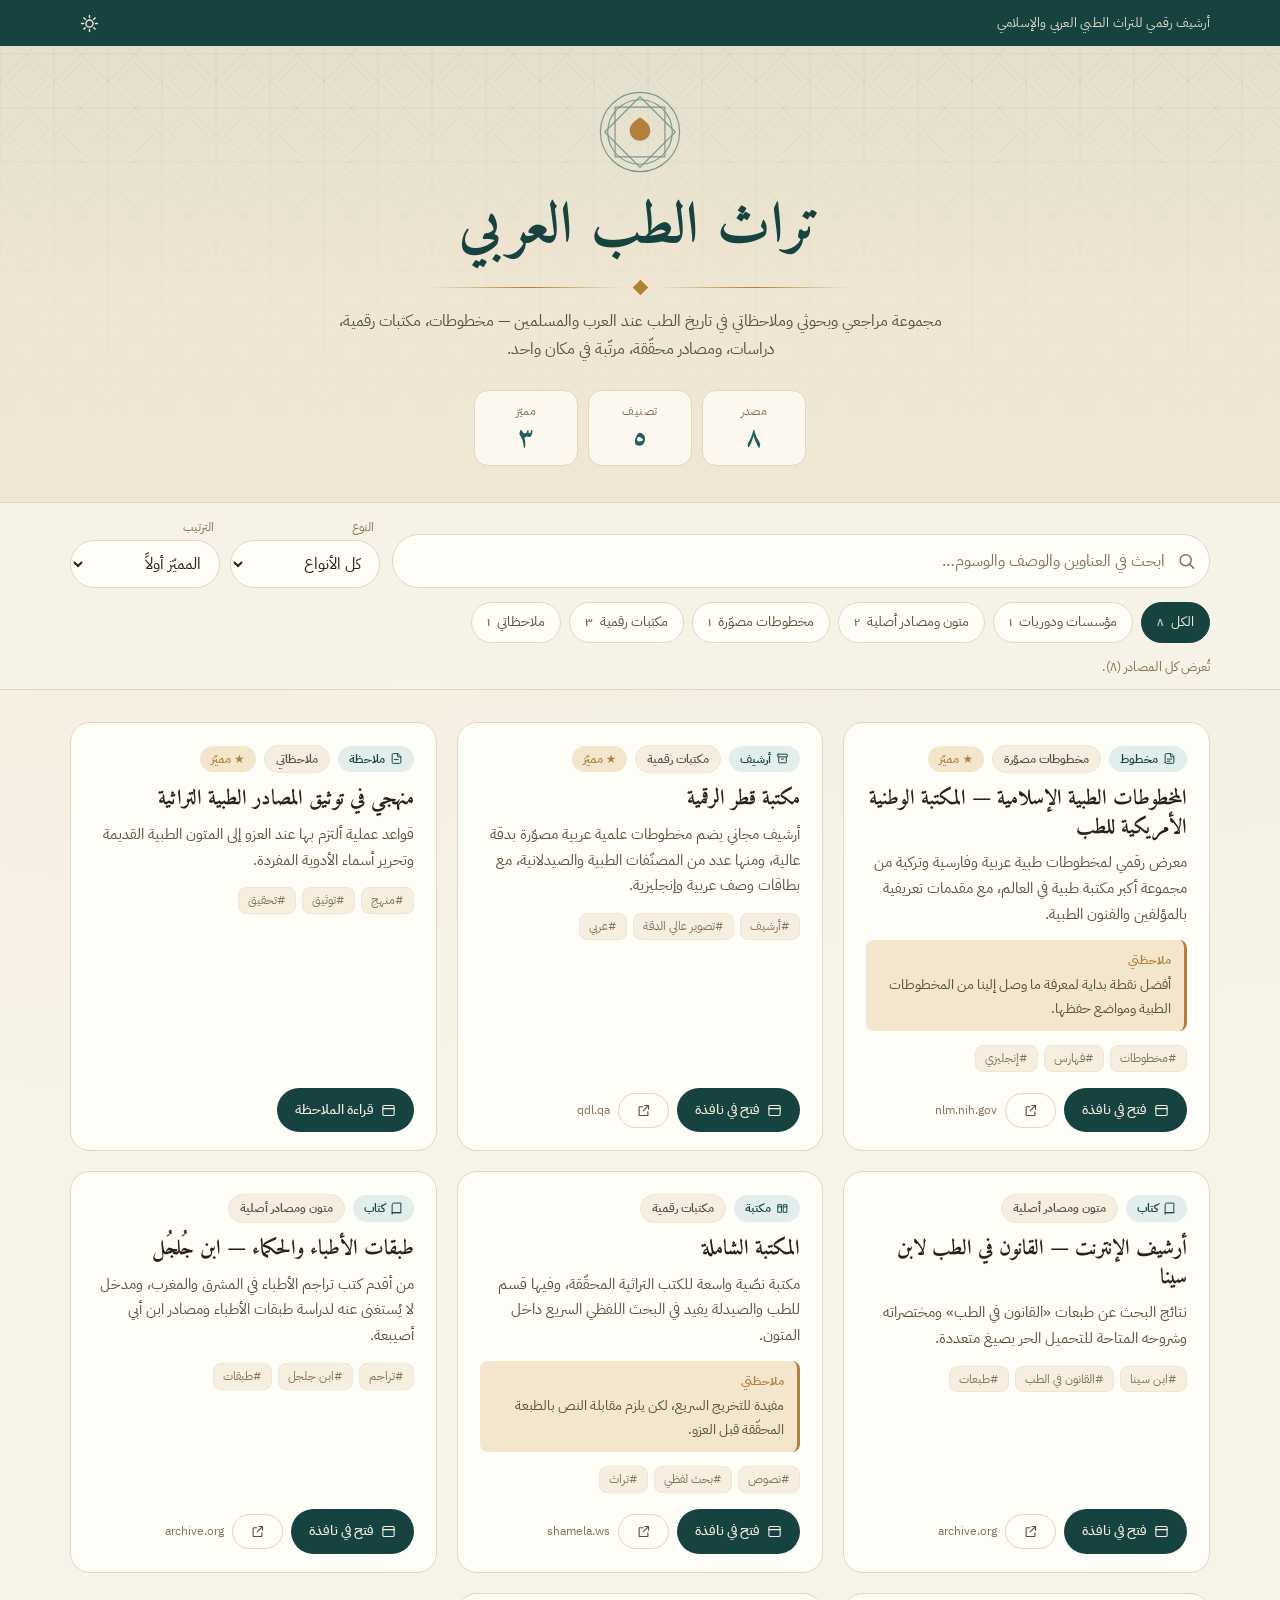
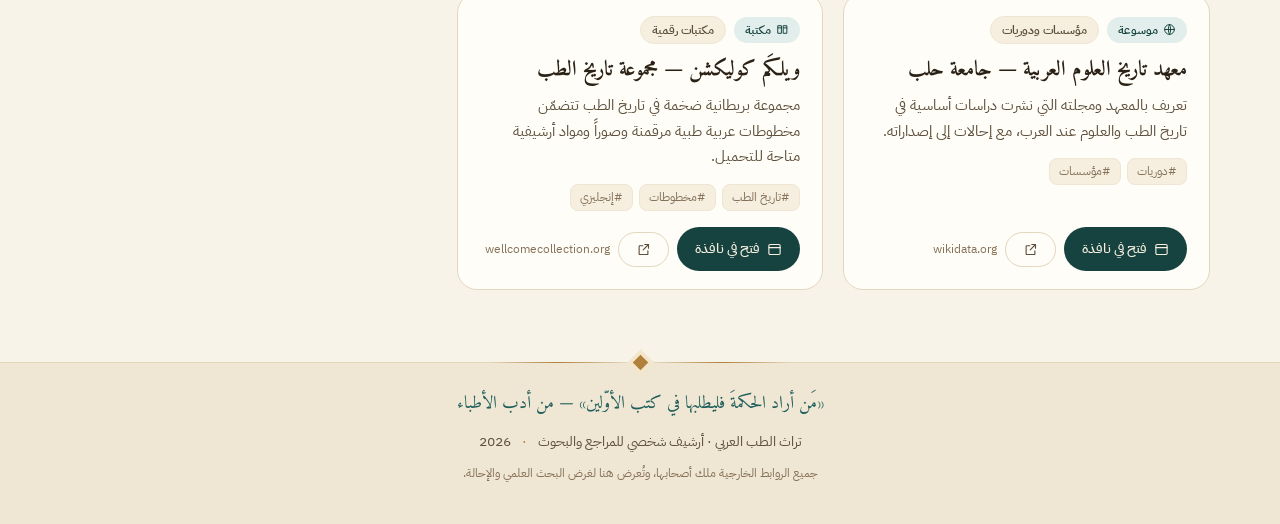
==== index.html @ 26a4a426 "إطلاق موقع تراث الطب العربي أرشيف رقمي للمراجع والبحوث في تاريخ الطب عند العرب والمسلمين: - هوية بصر" ====
<!DOCTYPE html>
<html lang="ar" dir="rtl">
<head>
<meta charset="utf-8">
<meta name="viewport" content="width=device-width, initial-scale=1">
<title>تراث الطب العربي — أرشيف المراجع والبحوث</title>
<meta name="description" content="أرشيف رقمي يجمع المراجع والبحوث والملاحظات في تاريخ الطب عند العرب والمسلمين: مخطوطات، مكتبات رقمية، دراسات ومقالات محكّمة.">
<meta name="author" content="تراث الطب العربي">
<meta name="theme-color" content="#16433f">

<meta property="og:type" content="website">
<meta property="og:locale" content="ar_AR">
<meta property="og:title" content="تراث الطب العربي — أرشيف المراجع والبحوث">
<meta property="og:description" content="أرشيف رقمي يجمع المراجع والبحوث والملاحظات في تاريخ الطب عند العرب والمسلمين.">

<link rel="icon" href="data:image/svg+xml,%3Csvg xmlns='http://www.w3.org/2000/svg' viewBox='0 0 64 64'%3E%3Crect width='64' height='64' rx='12' fill='%2316433f'/%3E%3Cg fill='none' stroke='%23d8ab5e' stroke-width='2.5'%3E%3Crect x='18' y='18' width='28' height='28' transform='rotate(45 32 32)'/%3E%3Crect x='18' y='18' width='28' height='28'/%3E%3C/g%3E%3Ccircle cx='32' cy='32' r='4' fill='%23d8ab5e'/%3E%3C/svg%3E">

<link rel="preconnect" href="https://fonts.googleapis.com">
<link rel="preconnect" href="https://fonts.gstatic.com" crossorigin>
<link rel="stylesheet" href="https://fonts.googleapis.com/css2?family=Amiri:ital,wght@0,400;0,700;1,400&family=IBM+Plex+Sans+Arabic:wght@300;400;500;600;700&display=swap">
<link rel="stylesheet" href="assets/css/styles.css">

<script>
  // منع وميض السمة قبل تحميل الصفحة
  (function () {
    try {
      var t = localStorage.getItem('turath-theme');
      if (!t) t = window.matchMedia('(prefers-color-scheme: dark)').matches ? 'dark' : 'light';
      document.documentElement.setAttribute('data-theme', t);
    } catch (e) { document.documentElement.setAttribute('data-theme', 'light'); }
  })();
</script>
</head>

<body>
<a class="skip-link" href="#main">تجاوز إلى المحتوى</a>

<!-- ======================= الترويسة ======================= -->
<header class="site-head">
  <div class="head-pattern" aria-hidden="true"></div>

  <div class="head-bar">
    <div class="wrap head-bar-inner">
      <span class="head-bar-text">أرشيف رقمي للتراث الطبي العربي والإسلامي</span>
      <button id="themeToggle" class="icon-btn" type="button" aria-label="تبديل الوضع الليلي" title="تبديل الوضع الليلي">
        <svg class="ico-sun" viewBox="0 0 24 24" aria-hidden="true"><circle cx="12" cy="12" r="4.5"/><path d="M12 2v2.5M12 19.5V22M2 12h2.5M19.5 12H22M4.9 4.9l1.8 1.8M17.3 17.3l1.8 1.8M19.1 4.9l-1.8 1.8M6.7 17.3l-1.8 1.8"/></svg>
        <svg class="ico-moon" viewBox="0 0 24 24" aria-hidden="true"><path d="M20 14.5A8.5 8.5 0 0 1 9.5 4a8.5 8.5 0 1 0 10.5 10.5z"/></svg>
      </button>
    </div>
  </div>

  <div class="wrap head-main">
    <div class="medallion" aria-hidden="true">
      <svg viewBox="0 0 120 120">
        <g class="med-geo">
          <circle cx="60" cy="60" r="54"/>
          <circle cx="60" cy="60" r="44"/>
          <rect x="26" y="26" width="68" height="68"/>
          <rect x="26" y="26" width="68" height="68" transform="rotate(45 60 60)"/>
        </g>
        <g class="med-core">
          <path d="M60 40c-8 6-14 10-14 18 0 8 6 14 14 14s14-6 14-14c0-8-6-12-14-18z"/>
        </g>
      </svg>
    </div>

    <h1 class="site-title">تراث الطب العربي</h1>
    <div class="rule" aria-hidden="true"><span></span><i></i><span></span></div>
    <p class="site-tagline">
      مجموعة مراجعي وبحوثي وملاحظاتي في تاريخ الطب عند العرب والمسلمين —
      مخطوطات، مكتبات رقمية، دراسات، ومصادر محقّقة، مرتّبة في مكان واحد.
    </p>

    <dl class="stats" id="stats">
      <div><dt>مصدر</dt><dd id="statTotal">0</dd></div>
      <div><dt>تصنيف</dt><dd id="statCats">0</dd></div>
      <div><dt>مميّز</dt><dd id="statFeat">0</dd></div>
    </dl>
  </div>
</header>

<!-- ======================= شريط الأدوات ======================= -->
<div class="toolbar" id="toolbar">
  <div class="wrap">
    <div class="toolbar-row">
      <div class="search">
        <svg class="search-ico" viewBox="0 0 24 24" aria-hidden="true"><circle cx="11" cy="11" r="7"/><path d="M16.5 16.5L21 21"/></svg>
        <input id="search" type="search" inputmode="search" autocomplete="off"
               placeholder="ابحث في العناوين والوصف والوسوم…" aria-label="بحث في المصادر">
        <button id="searchClear" class="search-clear" type="button" aria-label="مسح البحث" hidden>&times;</button>
      </div>

      <div class="selects">
        <label class="field">
          <span>النوع</span>
          <select id="typeFilter" aria-label="تصفية حسب النوع"><option value="">كل الأنواع</option></select>
        </label>
        <label class="field">
          <span>الترتيب</span>
          <select id="sort" aria-label="ترتيب النتائج">
            <option value="default">المميّز أولاً</option>
            <option value="newest">الأحدث إضافة</option>
            <option value="alpha">أبجدي (أ — ي)</option>
            <option value="category">حسب التصنيف</option>
          </select>
        </label>
      </div>
    </div>

    <div class="chips" id="chips" role="group" aria-label="تصفية حسب التصنيف"></div>

    <p class="result-count" id="count" role="status" aria-live="polite"></p>
  </div>
</div>

<!-- ======================= المحتوى ======================= -->
<main id="main" class="wrap main">
  <section id="grid" class="grid" aria-label="قائمة المصادر والبحوث"></section>

  <div id="empty" class="empty" hidden>
    <svg viewBox="0 0 24 24" aria-hidden="true"><circle cx="11" cy="11" r="7"/><path d="M16.5 16.5L21 21"/></svg>
    <h2>لا توجد نتائج مطابقة</h2>
    <p>جرّب كلمة بحث أخرى أو أعِد ضبط التصفية.</p>
    <button class="btn btn-ghost" type="button" id="resetAll">إعادة ضبط الكل</button>
  </div>
</main>

<!-- ======================= التذييل ======================= -->
<footer class="site-foot">
  <div class="rule rule-foot" aria-hidden="true"><span></span><i></i><span></span></div>
  <div class="wrap foot-inner">
    <p class="foot-quote">«مَن أراد الحكمةَ فليطلبها في كتب الأوّلين» — من أدب الأطباء</p>
    <p class="foot-meta">
      تراث الطب العربي · أرشيف شخصي للمراجع والبحوث
      <span class="dot">·</span>
      <span id="year"></span>
    </p>
    <p class="foot-note">جميع الروابط الخارجية ملك أصحابها، وتُعرض هنا لغرض البحث العلمي والإحالة.</p>
  </div>
</footer>

<!-- ======================= نافذة العرض ======================= -->
<div id="modal" class="modal" hidden role="dialog" aria-modal="true" aria-labelledby="modalTitle">
  <div class="modal-backdrop" data-close></div>
  <div class="modal-panel" role="document">
    <header class="modal-head">
      <div class="modal-head-text">
        <p class="modal-kicker" id="modalKicker"></p>
        <h2 class="modal-title" id="modalTitle"></h2>
        <p class="modal-url" id="modalUrl"></p>
      </div>
      <div class="modal-head-actions">
        <a id="modalOpen" class="btn btn-gold" href="#" target="_blank" rel="noopener noreferrer">
          <svg viewBox="0 0 24 24" aria-hidden="true"><path d="M14 4h6v6M20 4l-8.5 8.5"/><path d="M19 14v5a1 1 0 0 1-1 1H6a1 1 0 0 1-1-1V7a1 1 0 0 1 1-1h5"/></svg>
          <span>تبويب جديد</span>
        </a>
        <button class="icon-btn" type="button" id="modalClose" data-close aria-label="إغلاق النافذة" title="إغلاق (Esc)">
          <svg viewBox="0 0 24 24" aria-hidden="true"><path d="M6 6l12 12M18 6L6 18"/></svg>
        </button>
      </div>
    </header>

    <div class="modal-body" id="modalBody">
      <div class="modal-loader" id="modalLoader"><span class="spinner" aria-hidden="true"></span><p>جارٍ تحميل المصدر…</p></div>
      <div class="modal-note" id="modalNote" hidden></div>
      <div class="modal-hint" id="modalHint" hidden>
        <div>
          <strong>لم يظهر المحتوى؟</strong>
          <p>كثير من المكتبات والمجلات العلمية تمنع عرض صفحاتها داخل النوافذ المدمجة — افتح المصدر في تبويب جديد لرؤيته كاملاً.</p>
        </div>
        <button class="icon-btn" type="button" id="modalHintClose" aria-label="إخفاء التنبيه">
          <svg viewBox="0 0 24 24" aria-hidden="true"><path d="M6 6l12 12M18 6L6 18"/></svg>
        </button>
      </div>
      <iframe id="modalFrame" title="عرض المصدر" referrerpolicy="no-referrer"
              sandbox="allow-scripts allow-same-origin allow-forms allow-popups allow-popups-to-escape-sandbox"></iframe>
    </div>
  </div>
</div>

<script src="data/resources.js"></script>
<script src="assets/js/app.js"></script>
</body>
</html>
---- assets/css/styles.css ----
/* =========================================================
   تراث الطب العربي — ورقة الأنماط
   هوية: ورق المخطوط · أخضر الزليج · ذهب التذهيب
   ========================================================= */

:root {
  /* الألوان — الوضع النهاري */
  --bg:          #f8f3e8;
  --bg-deep:     #efe6d3;
  --surface:     #fffdf7;
  --surface-2:   #f6efe0;
  --ink:         #2b2217;
  --ink-soft:    #5d4f3c;
  --muted:       #857157;
  --primary:     #1f5f5b;
  --primary-ink: #16433f;
  --primary-soft:#e2eeec;
  --gold:        #b1803a;
  --gold-soft:   #f3e6cd;
  --border:      #e2d6bd;
  --border-soft: #eee5d2;
  --shadow:      18 40 30;

  /* المقاييس */
  --wrap: 1180px;
  --r-sm: 8px;
  --r:    14px;
  --r-lg: 20px;
  --head-h: 64px;

  --ff-display: "Amiri", "Scheherazade New", Georgia, serif;
  --ff-body: "IBM Plex Sans Arabic", "Segoe UI", Tahoma, system-ui, sans-serif;

  --t: 180ms cubic-bezier(.4, 0, .2, 1);
}

:root[data-theme="dark"] {
  --bg:          #14120e;
  --bg-deep:     #0e0d0a;
  --surface:     #1d1a14;
  --surface-2:   #251f17;
  --ink:         #f2e8d6;
  --ink-soft:    #d4c6ad;
  --muted:       #a3917a;
  --primary:     #4ea7a0;
  --primary-ink: #7fc6bf;
  --primary-soft:#17302e;
  --gold:        #d8ab5e;
  --gold-soft:   #2e2518;
  --border:      #352d22;
  --border-soft: #2a241b;
  --shadow:      0 0 0;
}

/* ---------------------- الأساسيات ---------------------- */
*, *::before, *::after { box-sizing: border-box; }

html { -webkit-text-size-adjust: 100%; scroll-behavior: smooth; }

/* لا بد من !important: قواعد مثل .btn{display:inline-flex} تتغلّب على [hidden] */
[hidden] { display: none !important; }

body {
  margin: 0;
  font-family: var(--ff-body);
  font-size: 16px;
  line-height: 1.75;
  color: var(--ink);
  background-color: var(--bg);
  background-image:
    radial-gradient(circle at 12% 8%, rgba(177,128,58,.07), transparent 42%),
    radial-gradient(circle at 88% 4%, rgba(31,95,91,.07), transparent 40%);
  -webkit-font-smoothing: antialiased;
  overflow-wrap: break-word;
}

body.no-scroll { overflow: hidden; }

h1, h2, h3 { margin: 0; line-height: 1.35; font-weight: 700; }
p { margin: 0; }
a { color: var(--primary); text-decoration: none; }
a:hover { text-decoration: underline; }
img, svg { max-width: 100%; }
button, input, select { font: inherit; color: inherit; }

svg { fill: none; stroke: currentColor; stroke-width: 1.8; stroke-linecap: round; stroke-linejoin: round; }

:where(a, button, input, select, [tabindex]):focus-visible {
  outline: 2.5px solid var(--gold);
  outline-offset: 2px;
  border-radius: var(--r-sm);
}

.wrap { width: 100%; max-width: var(--wrap); margin-inline: auto; padding-inline: 20px; }

.skip-link {
  position: absolute; inset-inline-start: -9999px; top: 10px; z-index: 200;
  background: var(--primary-ink); color: #fff; padding: 10px 18px; border-radius: var(--r-sm);
}
.skip-link:focus { inset-inline-start: 16px; }

/* ---------------------- الترويسة ---------------------- */
.site-head {
  position: relative;
  background:
    linear-gradient(180deg, rgba(31,95,91,.06), transparent 60%),
    var(--bg-deep);
  border-bottom: 1px solid var(--border);
  overflow: hidden;
}

.head-pattern {
  position: absolute; inset: 0;
  opacity: .5;
  background-image: url("data:image/svg+xml,%3Csvg xmlns='http://www.w3.org/2000/svg' width='60' height='60' viewBox='0 0 60 60'%3E%3Cg fill='none' stroke='%231f5f5b' stroke-opacity='.17' stroke-width='1'%3E%3Cpath d='M30 0l30 30-30 30L0 30z'/%3E%3Cpath d='M30 10l20 20-20 20-20-20z'/%3E%3Cpath d='M0 0h60v60H0z'/%3E%3C/g%3E%3C/svg%3E");
  background-size: 54px 54px;
  pointer-events: none;
  mask-image: linear-gradient(180deg, #000 0%, transparent 85%);
  -webkit-mask-image: linear-gradient(180deg, #000 0%, transparent 85%);
}
:root[data-theme="dark"] .head-pattern { opacity: .32; }

.head-bar {
  position: relative;
  background: var(--primary-ink);
  color: #f2e8d6;
}
.head-bar-inner {
  display: flex; align-items: center; justify-content: space-between;
  gap: 12px; min-height: 46px;
}
.head-bar-text { font-size: .82rem; letter-spacing: .02em; opacity: .92; }

.head-main { position: relative; text-align: center; padding: 42px 20px 36px; }

.medallion { width: 88px; height: 88px; margin: 0 auto 14px; color: var(--primary); }
.medallion .med-geo { stroke: currentColor; stroke-width: 1.6; opacity: .55; }
.medallion .med-core { fill: var(--gold); stroke: none; }

.site-title {
  font-family: var(--ff-display);
  font-size: clamp(2.1rem, 7vw, 3.6rem);
  color: var(--primary-ink);
  letter-spacing: .01em;
}
:root[data-theme="dark"] .site-title { color: var(--ink); }

.rule { display: flex; align-items: center; justify-content: center; gap: 10px; margin: 14px auto; max-width: 420px; }
.rule span { height: 1px; flex: 1; background: linear-gradient(90deg, transparent, var(--gold), transparent); }
.rule i {
  width: 11px; height: 11px; flex: none;
  background: var(--gold); transform: rotate(45deg);
  box-shadow: 0 0 0 4px var(--gold-soft);
}
.rule-foot { max-width: 300px; margin-top: 0; }

.site-tagline {
  max-width: 62ch; margin: 0 auto;
  color: var(--ink-soft); font-size: 1.02rem;
}

.stats {
  display: flex; justify-content: center; flex-wrap: wrap; gap: 10px;
  margin: 26px 0 0; padding: 0;
}
.stats > div {
  min-width: 104px; padding: 10px 18px;
  background: color-mix(in srgb, var(--surface) 80%, transparent);
  border: 1px solid var(--border);
  border-radius: var(--r);
}
.stats dt { font-size: .76rem; color: var(--muted); letter-spacing: .04em; }
.stats dd {
  margin: 0; font-family: var(--ff-display);
  font-size: 1.7rem; font-weight: 700; color: var(--primary);
  line-height: 1.2;
}

/* ---------------------- شريط الأدوات ---------------------- */
.toolbar {
  position: sticky; top: 0; z-index: 40;
  padding: 14px 0 10px;
  background: color-mix(in srgb, var(--bg) 88%, transparent);
  backdrop-filter: blur(12px);
  -webkit-backdrop-filter: blur(12px);
  border-bottom: 1px solid var(--border);
}
.toolbar.is-stuck { box-shadow: 0 6px 20px -12px rgb(var(--shadow) / .45); }

.toolbar-row { display: flex; gap: 12px; flex-wrap: wrap; align-items: flex-end; }

.search { position: relative; flex: 1 1 280px; min-width: 0; }
.search-ico {
  position: absolute; inset-inline-start: 14px; top: 50%; transform: translateY(-50%);
  width: 19px; height: 19px; color: var(--muted); pointer-events: none;
}
.search input {
  width: 100%; padding: 12px 44px;
  background: var(--surface); color: var(--ink);
  border: 1px solid var(--border); border-radius: 999px;
  transition: border-color var(--t), box-shadow var(--t);
}
.search input::placeholder { color: var(--muted); }
.search input:focus {
  outline: none; border-color: var(--primary);
  box-shadow: 0 0 0 4px var(--primary-soft);
}
.search input::-webkit-search-cancel-button { display: none; }
.search-clear {
  position: absolute; inset-inline-end: 8px; top: 50%; transform: translateY(-50%);
  width: 30px; height: 30px; display: grid; place-items: center;
  font-size: 1.35rem; line-height: 1; color: var(--muted);
  background: none; border: 0; border-radius: 50%; cursor: pointer;
}
.search-clear:hover { background: var(--surface-2); color: var(--ink); }

.selects { display: flex; gap: 10px; flex-wrap: wrap; }
.field { display: flex; flex-direction: column; gap: 3px; }
.field > span { font-size: .74rem; color: var(--muted); padding-inline-start: 6px; }
.field select {
  padding: 10px 14px; min-width: 150px;
  background: var(--surface); border: 1px solid var(--border);
  border-radius: 999px; cursor: pointer;
  transition: border-color var(--t);
}
.field select:hover { border-color: var(--primary); }

.chips { display: flex; gap: 8px; flex-wrap: wrap; margin-top: 14px; }
.chip {
  display: inline-flex; align-items: center; gap: 7px;
  padding: 7px 15px; font-size: .88rem;
  background: var(--surface); color: var(--ink-soft);
  border: 1px solid var(--border); border-radius: 999px;
  cursor: pointer; transition: all var(--t);
}
.chip:hover { border-color: var(--primary); color: var(--primary); }
.chip b { font-size: .74rem; font-weight: 600; color: var(--muted); }
.chip[aria-pressed="true"] {
  background: var(--primary-ink); border-color: var(--primary-ink); color: #f6efe0;
}
.chip[aria-pressed="true"] b { color: rgba(246,239,224,.7); }

.result-count { margin-top: 12px; font-size: .84rem; color: var(--muted); }

/* ---------------------- الشبكة والبطاقات ---------------------- */
.main { padding: 32px 20px 72px; }

.grid {
  display: grid;
  grid-template-columns: repeat(auto-fill, minmax(310px, 1fr));
  gap: 20px;
}

.card {
  position: relative; display: flex; flex-direction: column;
  padding: 22px 22px 18px;
  background: var(--surface);
  border: 1px solid var(--border);
  border-radius: var(--r-lg);
  transition: transform var(--t), box-shadow var(--t), border-color var(--t);
  animation: rise .34s cubic-bezier(.2,.8,.3,1) both;
}
@keyframes rise { from { opacity: 0; transform: translateY(10px); } to { opacity: 1; transform: none; } }

.card::before {
  content: ""; position: absolute; inset-block: 18px; inset-inline-start: 0;
  width: 3px; border-radius: 3px;
  background: linear-gradient(var(--gold), transparent);
  opacity: 0; transition: opacity var(--t);
}
.card:hover { transform: translateY(-3px); border-color: var(--primary); box-shadow: 0 16px 34px -22px rgb(var(--shadow) / .5); }
.card:hover::before { opacity: 1; }

.card-top { display: flex; align-items: center; gap: 8px; flex-wrap: wrap; margin-bottom: 12px; }

.badge {
  display: inline-flex; align-items: center; gap: 5px;
  padding: 3px 11px; font-size: .74rem; font-weight: 600;
  border-radius: 999px; white-space: nowrap;
}
.badge svg { width: 13px; height: 13px; }
.badge-type { background: var(--primary-soft); color: var(--primary-ink); }
:root[data-theme="dark"] .badge-type { color: var(--primary-ink); }
.badge-cat { background: var(--surface-2); color: var(--ink-soft); border: 1px solid var(--border-soft); }
.badge-feat { background: var(--gold-soft); color: var(--gold); }

.card-title {
  font-family: var(--ff-display);
  font-size: 1.32rem; color: var(--ink);
  margin-bottom: 8px;
}
.card-desc {
  font-size: .92rem; color: var(--ink-soft);
  display: -webkit-box; -webkit-line-clamp: 3; -webkit-box-orient: vertical;
  line-clamp: 3; overflow: hidden;
}

.card-note {
  margin-top: 12px; padding: 10px 13px;
  font-size: .86rem; color: var(--ink-soft);
  background: var(--gold-soft);
  border-inline-start: 3px solid var(--gold);
  border-radius: var(--r-sm);
}
.card-note strong { color: var(--gold); font-size: .76rem; display: block; margin-bottom: 2px; }

.tags { display: flex; gap: 6px; flex-wrap: wrap; margin-top: 14px; }
.tag {
  padding: 2px 9px; font-size: .74rem; color: var(--muted);
  background: var(--surface-2); border-radius: var(--r-sm);
  border: 1px solid var(--border-soft);
  cursor: pointer; transition: all var(--t);
}
.tag:hover { color: var(--primary); border-color: var(--primary); }

.card-foot {
  display: flex; align-items: center; gap: 8px;
  margin-top: auto; padding-top: 16px;
}
.card-host {
  margin-inline-start: auto; font-size: .74rem; color: var(--muted);
  direction: ltr; unicode-bidi: embed; overflow: hidden; text-overflow: ellipsis; white-space: nowrap;
}

/* ---------------------- الأزرار ---------------------- */
.btn {
  display: inline-flex; align-items: center; justify-content: center; gap: 7px;
  padding: 9px 17px; font-size: .88rem; font-weight: 500;
  border: 1px solid transparent; border-radius: 999px;
  cursor: pointer; text-decoration: none !important;
  transition: all var(--t);
}
.btn svg { width: 15px; height: 15px; }
.btn-primary { background: var(--primary-ink); color: #f6efe0; }
.btn-primary:hover { background: var(--primary); transform: translateY(-1px); }
.btn-ghost { background: transparent; color: var(--ink-soft); border-color: var(--border); }
.btn-ghost:hover { border-color: var(--primary); color: var(--primary); }
.btn-gold { background: var(--gold); color: #1a1409; }
.btn-gold:hover { filter: brightness(1.08); }

.icon-btn {
  display: inline-grid; place-items: center;
  width: 38px; height: 38px; flex: none;
  background: transparent; color: inherit;
  border: 1px solid transparent; border-radius: 50%;
  cursor: pointer; transition: all var(--t);
}
.icon-btn svg { width: 19px; height: 19px; }
.icon-btn:hover { background: color-mix(in srgb, currentColor 12%, transparent); }

#themeToggle .ico-moon { display: none; }
:root[data-theme="dark"] #themeToggle .ico-sun { display: none; }
:root[data-theme="dark"] #themeToggle .ico-moon { display: block; }

/* ---------------------- لا نتائج ---------------------- */
.empty { text-align: center; padding: 70px 20px; color: var(--muted); }
.empty svg { width: 46px; height: 46px; margin-bottom: 14px; opacity: .5; }
.empty h2 { font-family: var(--ff-display); font-size: 1.5rem; color: var(--ink); margin-bottom: 6px; }
.empty p { margin-bottom: 18px; }

/* ---------------------- التذييل ---------------------- */
.site-foot {
  border-top: 1px solid var(--border);
  background: var(--bg-deep);
  padding-bottom: 40px;
}
.site-foot .rule-foot { transform: translateY(-6px); }
.foot-inner { text-align: center; }
.foot-quote {
  font-family: var(--ff-display); font-size: 1.12rem;
  color: var(--primary); margin-bottom: 10px;
}
:root[data-theme="dark"] .foot-quote { color: var(--primary-ink); }
.foot-meta { font-size: .88rem; color: var(--ink-soft); }
.foot-meta .dot { margin-inline: 8px; color: var(--gold); }
.foot-note { margin-top: 8px; font-size: .78rem; color: var(--muted); }

/* ---------------------- النافذة ---------------------- */
.modal { position: fixed; inset: 0; z-index: 100; display: flex; }
.modal[hidden] { display: none; }

.modal-backdrop {
  position: absolute; inset: 0;
  background: rgba(14, 13, 10, .62);
  backdrop-filter: blur(3px); -webkit-backdrop-filter: blur(3px);
  animation: fade .2s both;
}
@keyframes fade { from { opacity: 0 } to { opacity: 1 } }

.modal-panel {
  position: relative; z-index: 1;
  display: flex; flex-direction: column;
  width: min(1120px, 100% - 32px); height: min(90vh, 100% - 32px);
  margin: auto;
  background: var(--surface);
  border: 1px solid var(--border);
  border-radius: var(--r-lg);
  box-shadow: 0 30px 70px -25px rgba(0,0,0,.55);
  overflow: hidden;
  animation: pop .26s cubic-bezier(.2,.8,.3,1) both;
}
@keyframes pop { from { opacity: 0; transform: translateY(14px) scale(.985) } to { opacity: 1; transform: none } }

.modal-head {
  display: flex; align-items: center; gap: 14px;
  padding: 14px 18px;
  background: var(--surface-2);
  border-bottom: 1px solid var(--border);
}
.modal-head-text { min-width: 0; flex: 1; }
.modal-kicker { font-size: .74rem; font-weight: 600; color: var(--gold); letter-spacing: .04em; }
.modal-title {
  font-family: var(--ff-display); font-size: 1.22rem; color: var(--ink);
  white-space: nowrap; overflow: hidden; text-overflow: ellipsis;
}
.modal-url {
  font-size: .76rem; color: var(--muted);
  direction: ltr; unicode-bidi: embed;
  white-space: nowrap; overflow: hidden; text-overflow: ellipsis;
}
.modal-head-actions { display: flex; align-items: center; gap: 8px; flex: none; }

.modal-body { position: relative; flex: 1; min-height: 0; background: var(--bg); overflow: auto; }
.modal-body iframe { width: 100%; height: 100%; border: 0; display: block; background: #fff; }
.modal-body.is-note iframe { display: none; }

.modal-loader {
  position: absolute; inset: 0; z-index: 2;
  display: grid; place-content: center; justify-items: center; gap: 12px;
  background: var(--bg); color: var(--muted); font-size: .9rem;
}
.modal-loader[hidden] { display: none; }
.spinner {
  width: 34px; height: 34px; border-radius: 50%;
  border: 3px solid var(--border); border-top-color: var(--primary);
  animation: spin .8s linear infinite;
}
@keyframes spin { to { transform: rotate(360deg) } }

.modal-hint {
  position: absolute; inset-inline: 14px; bottom: 14px; z-index: 3;
  display: flex; align-items: flex-start; gap: 12px;
  padding: 12px 14px; font-size: .84rem;
  background: color-mix(in srgb, var(--surface) 96%, transparent);
  color: var(--ink-soft);
  border: 1px solid var(--border); border-inline-start: 4px solid var(--gold);
  border-radius: var(--r);
  box-shadow: 0 14px 30px -20px rgba(0,0,0,.45);
  animation: fade .3s both;
}
.modal-hint strong { color: var(--ink); display: block; }
.modal-hint p { margin-top: 2px; }
.modal-hint .icon-btn { width: 28px; height: 28px; flex: none; margin-inline-start: auto; }
.modal-hint .icon-btn svg { width: 15px; height: 15px; }

.modal-note {
  padding: 28px 30px 36px; max-width: 76ch; margin-inline: auto;
  color: var(--ink); font-size: 1.02rem; line-height: 1.95;
}
.modal-note[hidden] { display: none; }
.modal-note h3 { font-family: var(--ff-display); font-size: 1.4rem; margin-bottom: 10px; color: var(--primary); }
.modal-note p + p { margin-top: 14px; }

/* ---------------------- الاستجابة ---------------------- */
@media (max-width: 760px) {
  body { font-size: 15.5px; }
  .head-main { padding: 30px 18px 28px; }
  .medallion { width: 68px; height: 68px; }
  .stats > div { min-width: 92px; padding: 8px 14px; }
  .stats dd { font-size: 1.4rem; }
  .grid { grid-template-columns: 1fr; gap: 16px; }
  .selects { width: 100%; }
  .field { flex: 1 1 140px; }
  .field select { min-width: 0; width: 100%; }
  .modal-panel { width: 100%; height: 100%; margin: 0; border: 0; border-radius: 0; }
  .modal-head-actions .btn span { display: none; }
  .modal-head-actions .btn { width: 38px; height: 38px; padding: 0; border-radius: 50%; }
  .toolbar { padding-top: 10px; }
}

@media (max-width: 420px) {
  .head-bar-text { font-size: .74rem; }
  .card { padding: 18px 18px 16px; }
  .card-title { font-size: 1.18rem; }
}

@media (prefers-reduced-motion: reduce) {
  *, *::before, *::after { animation-duration: .01ms !important; transition-duration: .01ms !important; }
  html { scroll-behavior: auto; }
}

@media print {
  .toolbar, .head-pattern, .head-bar, .modal, .card-foot, .skip-link { display: none !important; }
  body { background: #fff; color: #000; }
  .card { break-inside: avoid; border: 1px solid #ccc; box-shadow: none; }
  .grid { display: block; }
  .card { margin-bottom: 12px; }
}
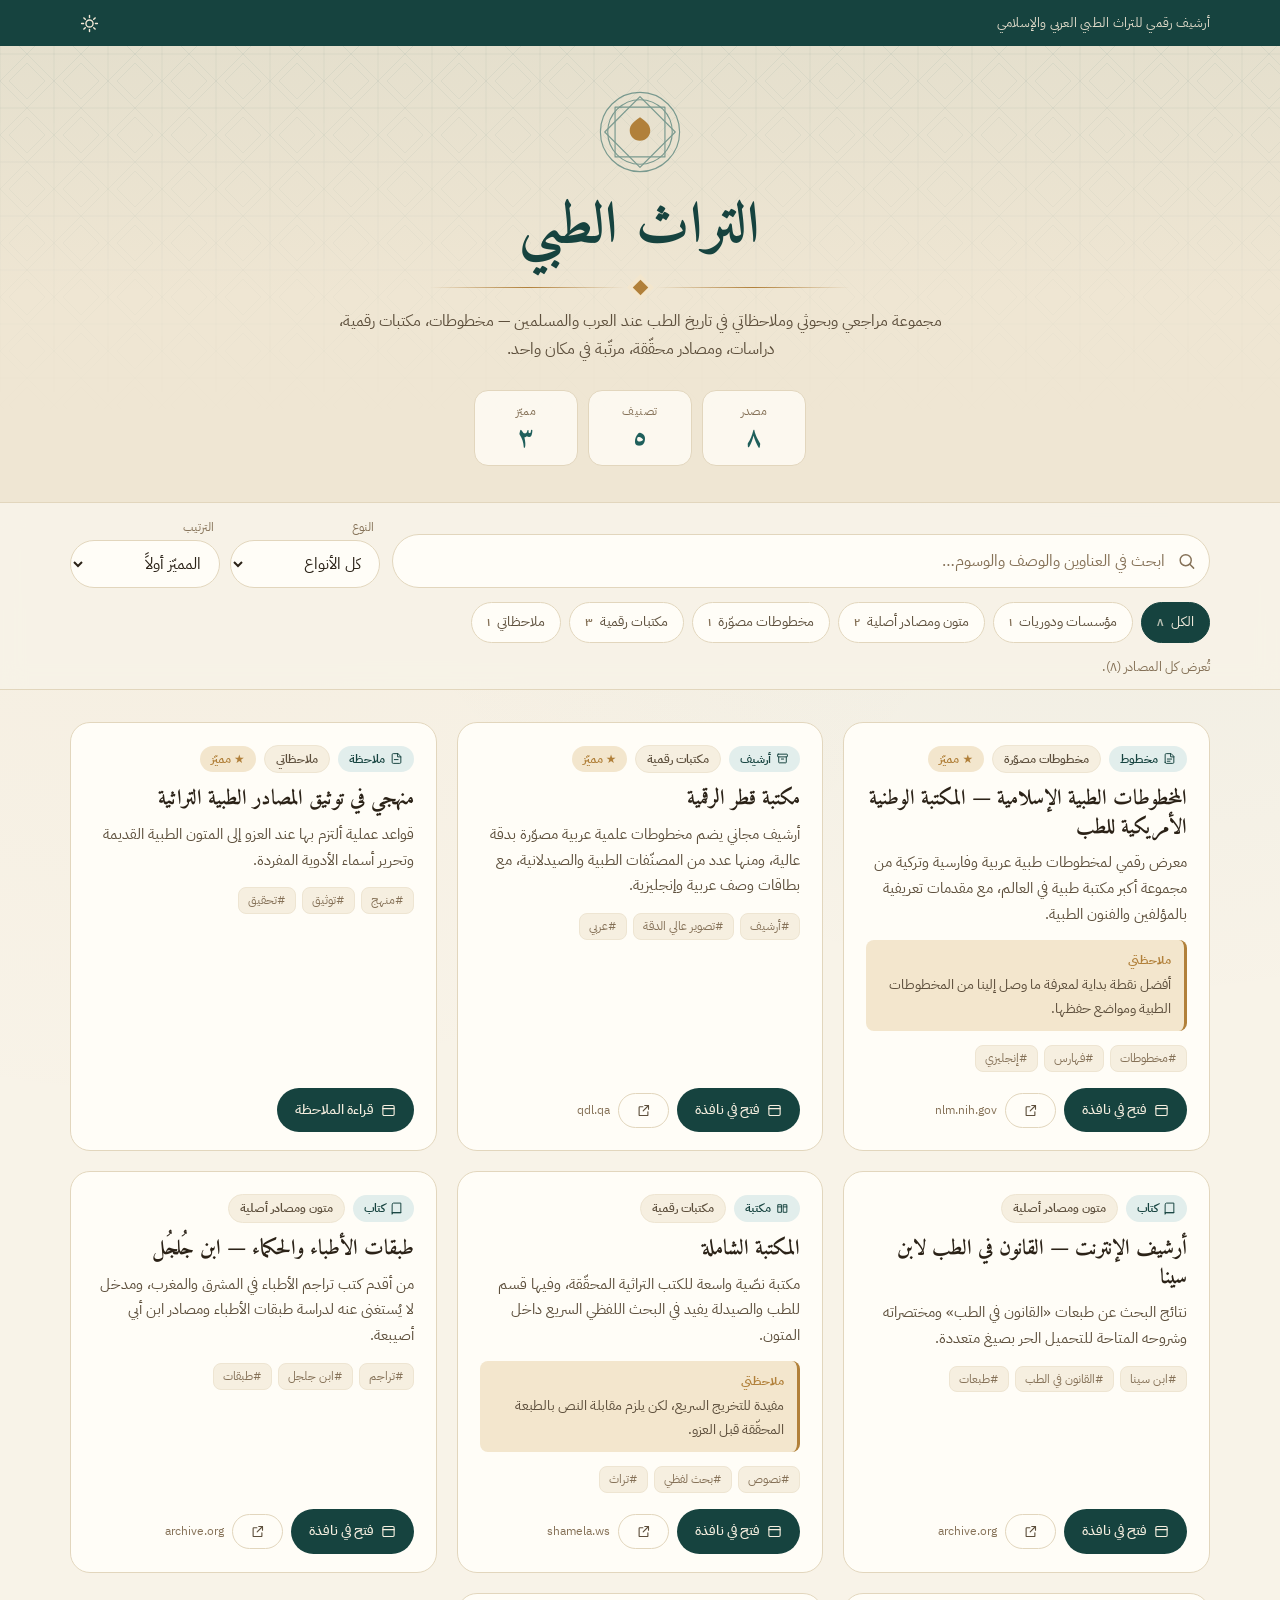
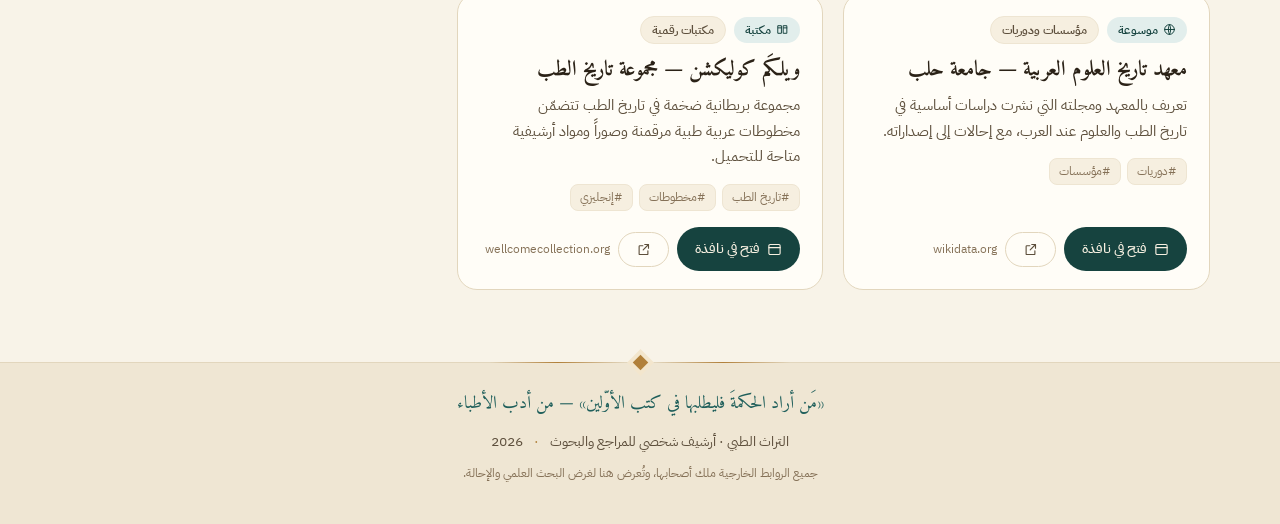
==== commit 787ceffc: "تغيير اسم الموقع إلى «التراث الطبي» Co-Authored-By: Claude Opus 5 <noreply@anthropic.com>" ====
--- a/index.html
+++ b/index.html
@@ -3,14 +3,14 @@
 <head>
 <meta charset="utf-8">
 <meta name="viewport" content="width=device-width, initial-scale=1">
-<title>تراث الطب العربي — أرشيف المراجع والبحوث</title>
+<title>التراث الطبي — أرشيف المراجع والبحوث</title>
 <meta name="description" content="أرشيف رقمي يجمع المراجع والبحوث والملاحظات في تاريخ الطب عند العرب والمسلمين: مخطوطات، مكتبات رقمية، دراسات ومقالات محكّمة.">
-<meta name="author" content="تراث الطب العربي">
+<meta name="author" content="التراث الطبي">
 <meta name="theme-color" content="#16433f">
 
 <meta property="og:type" content="website">
 <meta property="og:locale" content="ar_AR">
-<meta property="og:title" content="تراث الطب العربي — أرشيف المراجع والبحوث">
+<meta property="og:title" content="التراث الطبي — أرشيف المراجع والبحوث">
 <meta property="og:description" content="أرشيف رقمي يجمع المراجع والبحوث والملاحظات في تاريخ الطب عند العرب والمسلمين.">
 
 <link rel="icon" href="data:image/svg+xml,%3Csvg xmlns='http://www.w3.org/2000/svg' viewBox='0 0 64 64'%3E%3Crect width='64' height='64' rx='12' fill='%2316433f'/%3E%3Cg fill='none' stroke='%23d8ab5e' stroke-width='2.5'%3E%3Crect x='18' y='18' width='28' height='28' transform='rotate(45 32 32)'/%3E%3Crect x='18' y='18' width='28' height='28'/%3E%3C/g%3E%3Ccircle cx='32' cy='32' r='4' fill='%23d8ab5e'/%3E%3C/svg%3E">
@@ -64,7 +64,7 @@
       </svg>
     </div>
 
-    <h1 class="site-title">تراث الطب العربي</h1>
+    <h1 class="site-title">التراث الطبي</h1>
     <div class="rule" aria-hidden="true"><span></span><i></i><span></span></div>
     <p class="site-tagline">
       مجموعة مراجعي وبحوثي وملاحظاتي في تاريخ الطب عند العرب والمسلمين —
@@ -131,7 +131,7 @@
   <div class="wrap foot-inner">
     <p class="foot-quote">«مَن أراد الحكمةَ فليطلبها في كتب الأوّلين» — من أدب الأطباء</p>
     <p class="foot-meta">
-      تراث الطب العربي · أرشيف شخصي للمراجع والبحوث
+      التراث الطبي · أرشيف شخصي للمراجع والبحوث
       <span class="dot">·</span>
       <span id="year"></span>
     </p>
--- a/assets/css/styles.css
+++ b/assets/css/styles.css
@@ -1,5 +1,5 @@
 /* =========================================================
-   تراث الطب العربي — ورقة الأنماط
+   التراث الطبي — ورقة الأنماط
    هوية: ورق المخطوط · أخضر الزليج · ذهب التذهيب
    ========================================================= */
 
